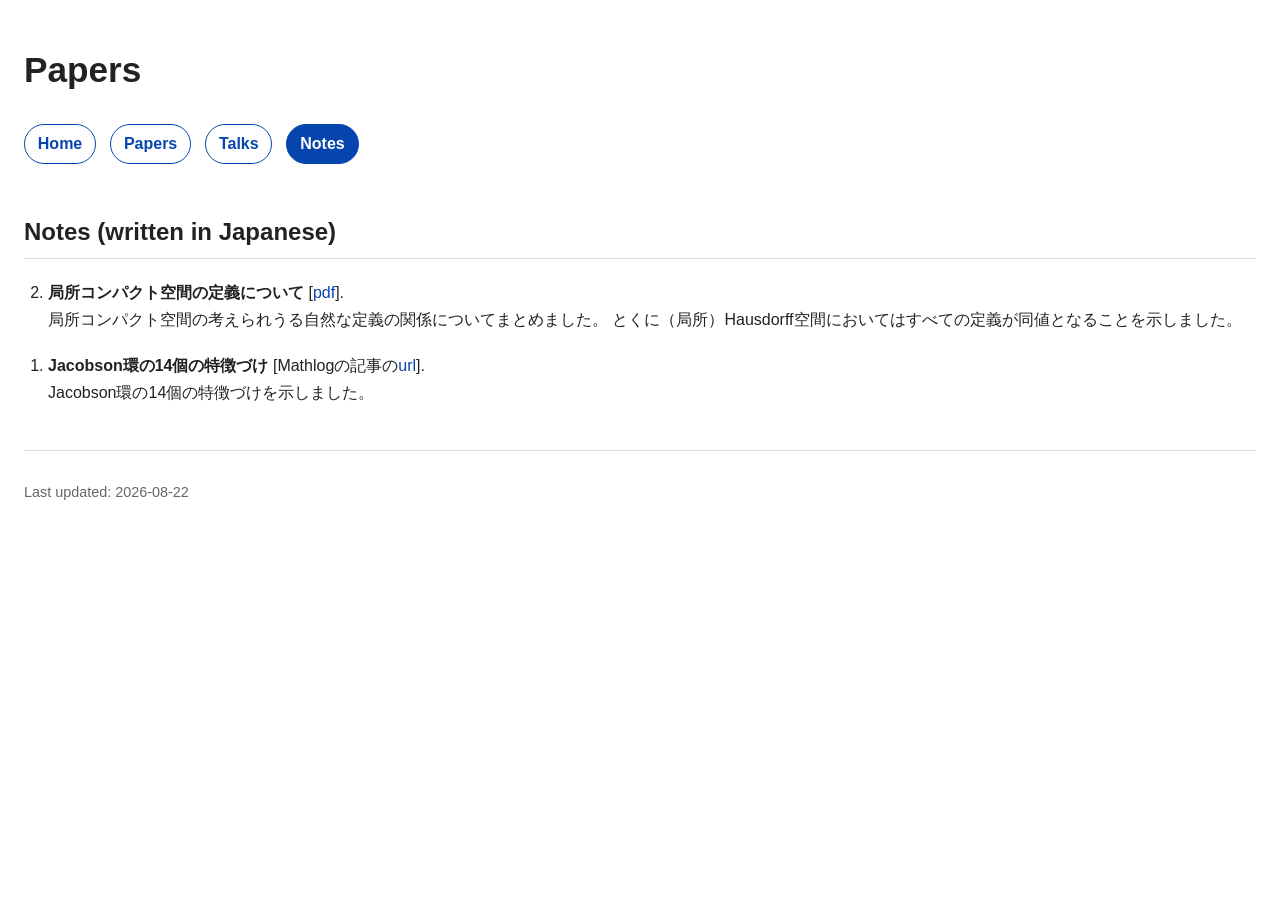
==== notes.html @ d0a270c8 "Update notes.html" ====
<!DOCTYPE html>
<html lang="en">
<head>
  <meta charset="UTF-8">
  <title>Notes - Kazuki Hayashi</title>
  <meta name="viewport" content="width=device-width, initial-scale=1.0">
  <link rel="stylesheet" href="style.css">
</head>

<body>
  <header>
    <h1>Papers</h1>

    <nav>
      <a href="index.html">Home</a>
      <a href="papers.html">Papers</a>
      <a href="talks.html">Talks</a>
      <a href="notes.html"  class="active">Notes</a>
    </nav>
  </header>


  <main>
    <section>
      <h2>Notes (written in Japanese)</h2>

    <ol class="paper-list" reversed>
      <li>
        <span class="paper-title">局所コンパクト空間の定義について</span>
        [<a href="PDF/notes_locally_compact.pdf" target="_blank" rel="noopener noreferrer">pdf</a>].
        <br>
          局所コンパクト空間の考えられうる自然な定義の関係についてまとめました。
          とくに（局所）Hausdorff空間においてはすべての定義が同値となることを示しました。
        </br>
      </li>

      <li>
        <span class="paper-title">Jacobson環の14個の特徴づけ</span>
        [Mathlogの記事の<a href="https://mathlog.info/articles/EsTVoWbQbtEJaDQcgZ2b" target="_blank" rel="noopener noreferrer">url</a>].
        <br>
          Jacobson環の14個の特徴づけを示しました。
        </br>
      </li>

    </ol>
    </section>
  </main>

  <footer>
    <p>Last updated: 2026-08-22</p>
  </footer>
</body>
</html>
---- style.css ----
body {
  max-width: none;
  margin: 40px auto;
  padding: 0 24px;
  font-family: -apple-system, BlinkMacSystemFont, "Segoe UI", sans-serif;
  line-height: 1.7;
  color: #222;
  background: #fff;
}

header {
  margin-bottom: 2em;
}

h1 {
  font-size: 2.2em;
  margin-bottom: 0.2em;
}

h2 {
  margin-top: 2em;
  border-bottom: 1px solid #ddd;
  padding-bottom: 0.2em;
}

a {
  color: #0645ad;
  text-decoration: none;
}

a:hover {
  text-decoration: underline;
}

nav {
  margin-top: 1.5em;
  margin-bottom: 2em;
}

nav a {
  display: inline-block;
  margin-right: 0.6em;
  padding: 0.35em 0.8em;
  border: 1px solid #0645ad;
  border-radius: 999px;
  color: #0645ad;
  font-weight: 600;
  text-decoration: none;
}

nav a:hover {
  background: #dbeafe;
  color: #0645ad;
  text-decoration: none;
}

nav a.active {
  background: #0645ad;
  color: #fff;
  border-color: #0645ad;
  font-weight: 700;
}

nav a.active:hover {
  background: #0645ad;
  color: #fff;
  border-color: #0645ad;
  text-decoration: none;
}

.subtitle {
  color: #555;
  margin-top: 0;
}

.paper-list,
.talk-list {
  padding-left: 1.5em;
}

.paper-list li,
.talk-list li {
  margin-bottom: 1.2em;
}

.paper-title,
.talk-title {
  font-weight: 600;
}

.meta {
  color: #555;
}

footer {
  margin-top: 3em;
  padding-top: 1em;
  border-top: 1px solid #ddd;
  color: #666;
  font-size: 0.9em;
}
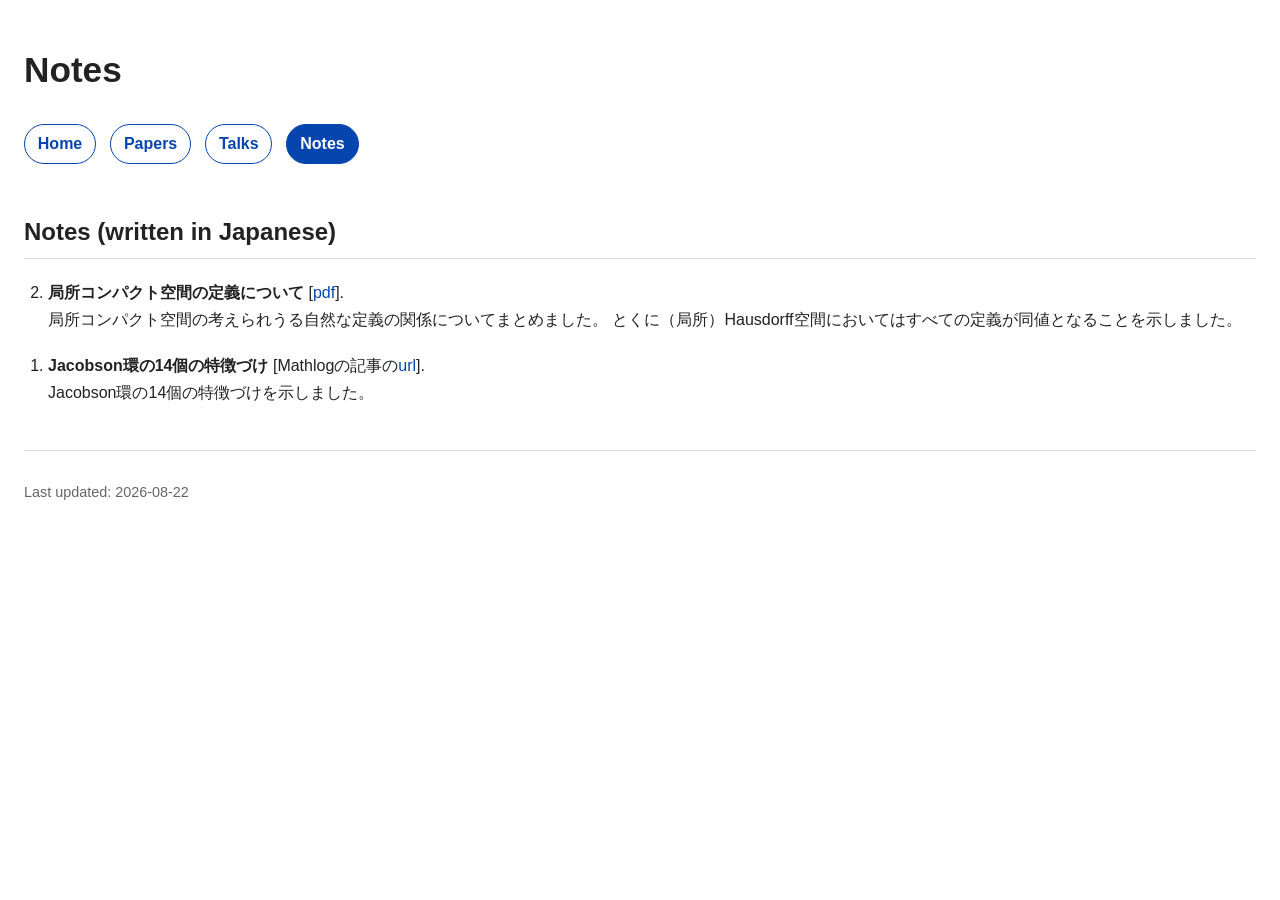
==== commit 6010b8d5: "Update notes.html" ====
--- a/notes.html
+++ b/notes.html
@@ -10,7 +10,7 @@
 
 <body>
   <header>
-    <h1>Papers</h1>
+    <h1>Notes</h1>
 
     <nav>
       <a href="index.html">Home</a>
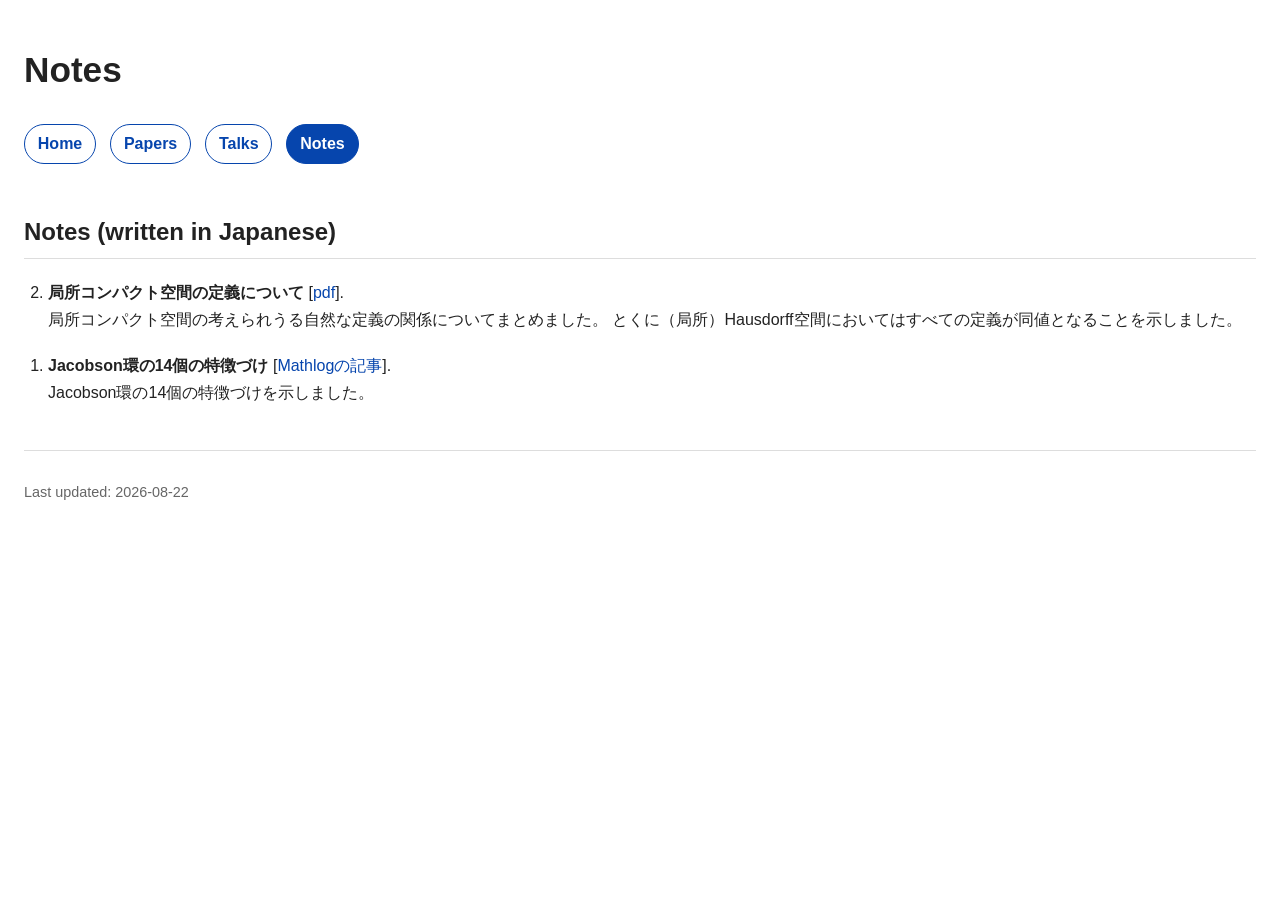
==== commit 16bbe89d: "Update notes.html" ====
--- a/notes.html
+++ b/notes.html
@@ -37,7 +37,7 @@
 
       <li>
         <span class="paper-title">Jacobson環の14個の特徴づけ</span>
-        [Mathlogの記事の<a href="https://mathlog.info/articles/EsTVoWbQbtEJaDQcgZ2b" target="_blank" rel="noopener noreferrer">url</a>].
+        [<a href="https://mathlog.info/articles/EsTVoWbQbtEJaDQcgZ2b" target="_blank" rel="noopener noreferrer">Mathlogの記事</a>].
         <br>
           Jacobson環の14個の特徴づけを示しました。
         </br>
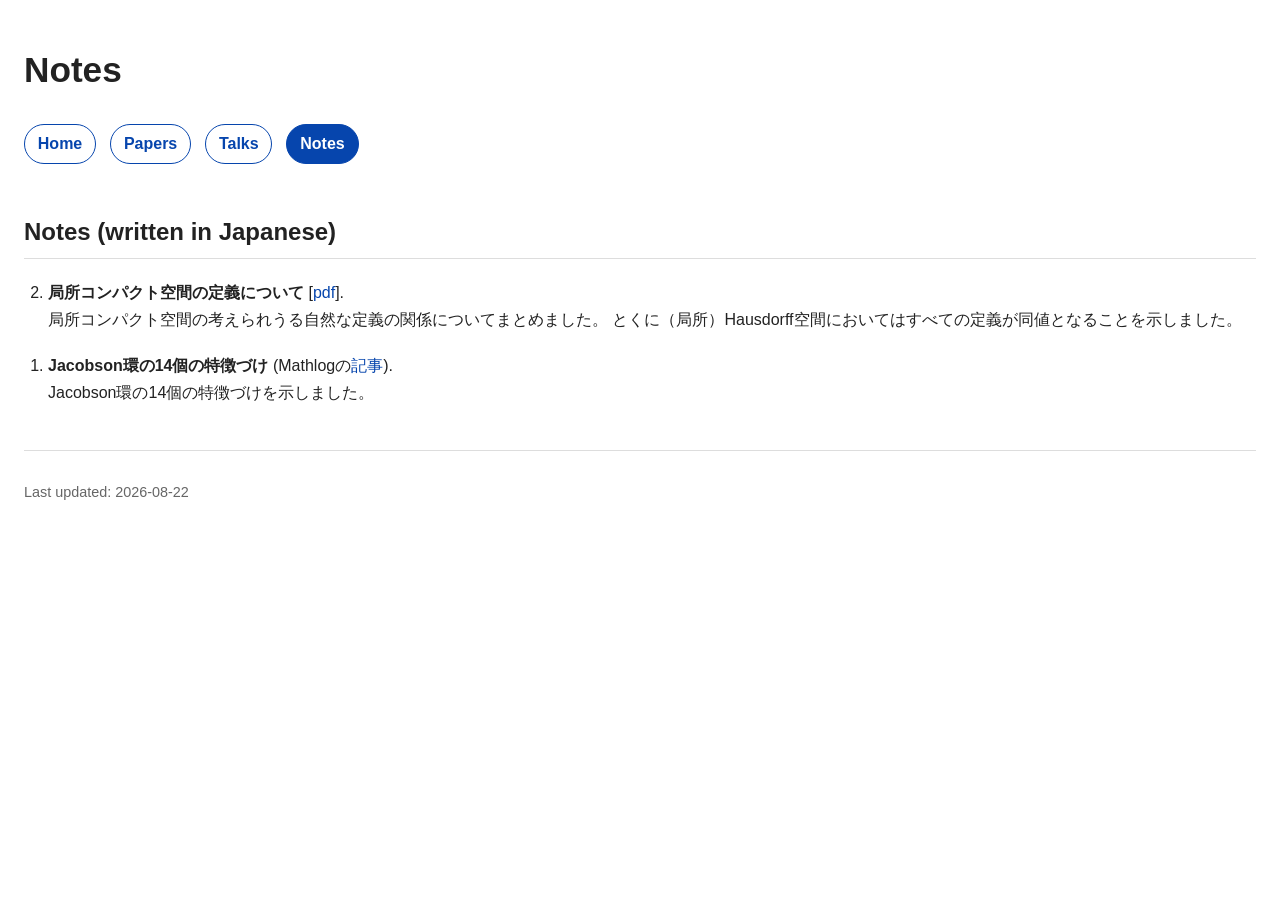
==== commit d881b525: "Update notes.html" ====
--- a/notes.html
+++ b/notes.html
@@ -37,7 +37,7 @@
 
       <li>
         <span class="paper-title">Jacobson環の14個の特徴づけ</span>
-        [<a href="https://mathlog.info/articles/EsTVoWbQbtEJaDQcgZ2b" target="_blank" rel="noopener noreferrer">Mathlogの記事</a>].
+        (Mathlogの<a href="https://mathlog.info/articles/EsTVoWbQbtEJaDQcgZ2b" target="_blank" rel="noopener noreferrer">記事</a>).
         <br>
           Jacobson環の14個の特徴づけを示しました。
         </br>
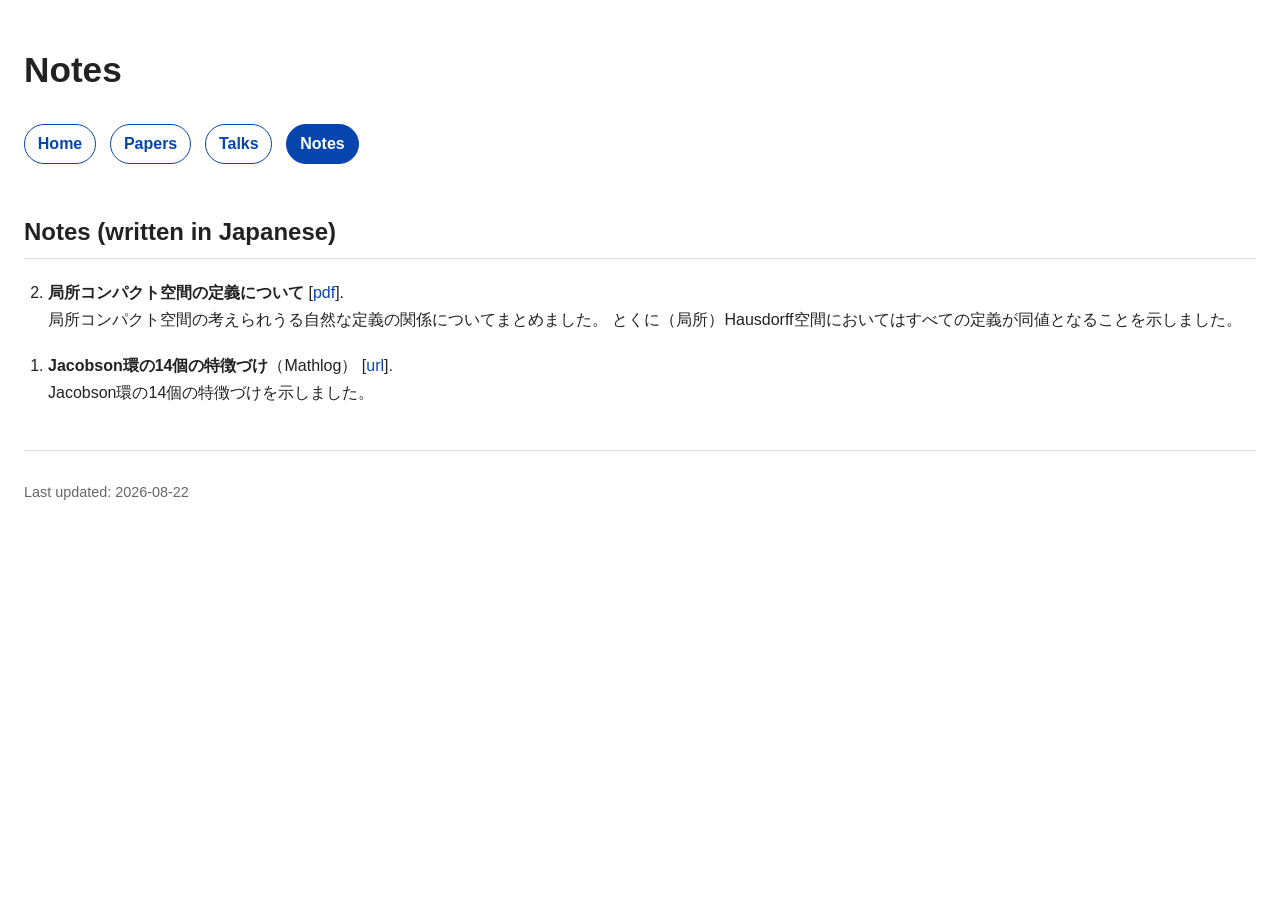
==== commit 869d3be0: "Update notes.html" ====
--- a/notes.html
+++ b/notes.html
@@ -36,8 +36,8 @@
       </li>
 
       <li>
-        <span class="paper-title">Jacobson環の14個の特徴づけ</span>
-        (Mathlogの<a href="https://mathlog.info/articles/EsTVoWbQbtEJaDQcgZ2b" target="_blank" rel="noopener noreferrer">記事</a>).
+        <span class="paper-title">Jacobson環の14個の特徴づけ</span>（Mathlog）
+        [<a href="https://mathlog.info/articles/EsTVoWbQbtEJaDQcgZ2b" target="_blank" rel="noopener noreferrer">url</a>].
         <br>
           Jacobson環の14個の特徴づけを示しました。
         </br>
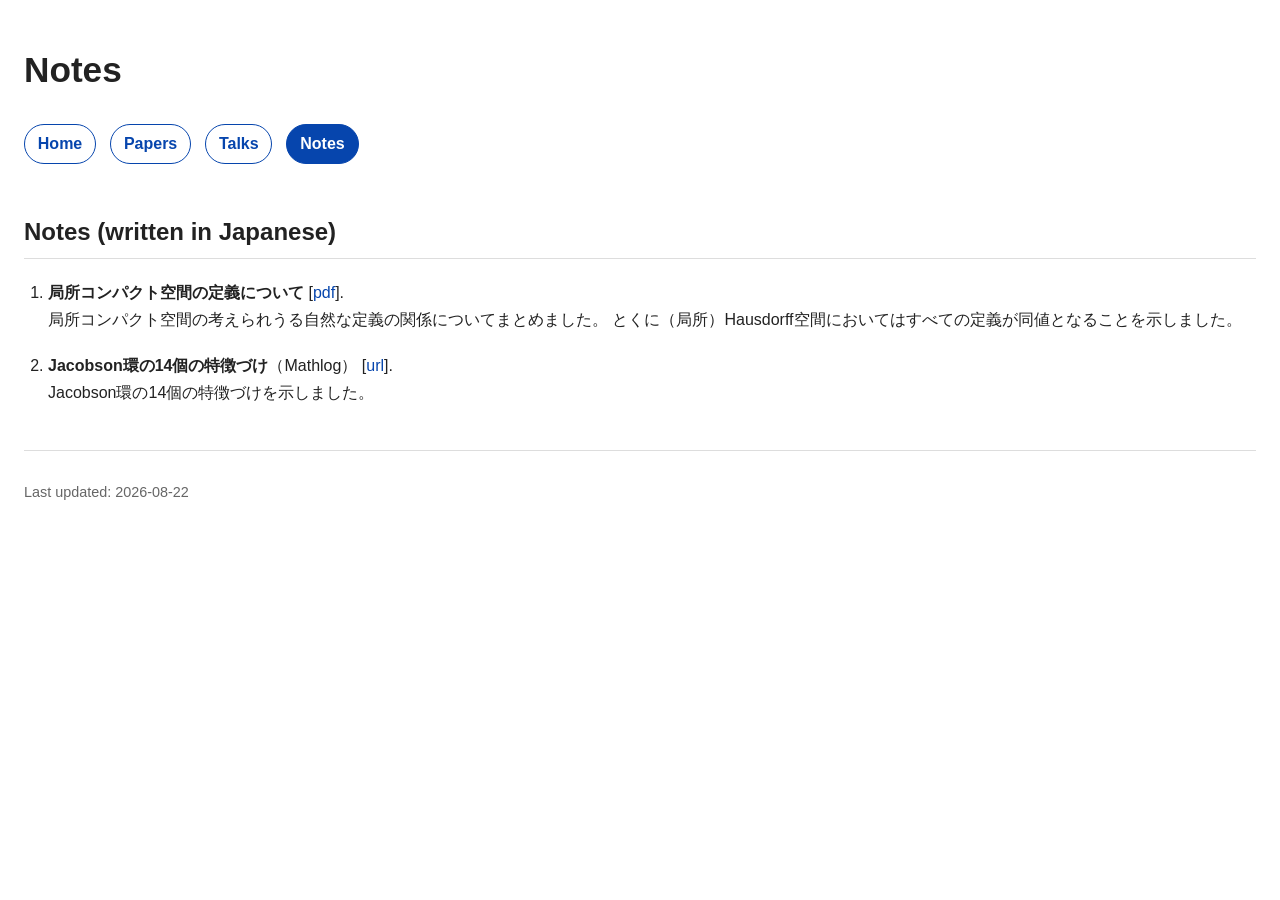
==== commit 7a4848ba: "Update notes.html" ====
--- a/notes.html
+++ b/notes.html
@@ -25,7 +25,7 @@
     <section>
       <h2>Notes (written in Japanese)</h2>
 
-    <ol class="paper-list" reversed>
+    <ol class="paper-list">
       <li>
         <span class="paper-title">局所コンパクト空間の定義について</span>
         [<a href="PDF/notes_locally_compact.pdf" target="_blank" rel="noopener noreferrer">pdf</a>].
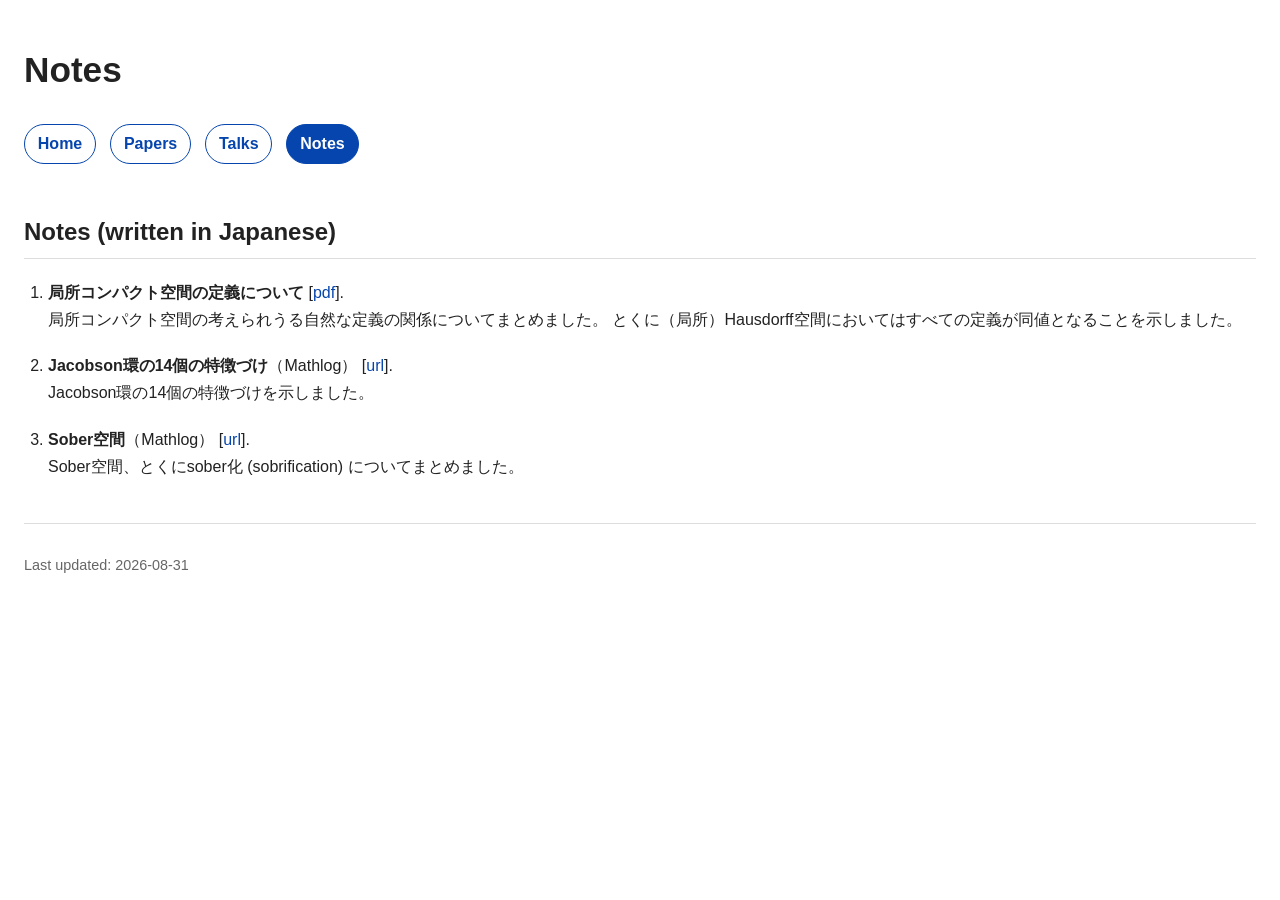
==== commit 5247e5e2: "Update notes.html" ====
--- a/notes.html
+++ b/notes.html
@@ -43,12 +43,20 @@
         </br>
       </li>
 
+      <li>
+        <span class="paper-title">Sober空間</span>（Mathlog）
+        [<a href="https://mathlog.info/articles/EsTVoWbQbtEJaDQcgZ2b" target="_blank" rel="noopener noreferrer">url</a>].
+        <br>
+          Sober空間、とくにsober化 (sobrification) についてまとめました。
+        </br>
+      </li>
+
     </ol>
     </section>
   </main>
 
   <footer>
-    <p>Last updated: 2026-08-22</p>
+    <p>Last updated: 2026-08-31</p>
   </footer>
 </body>
 </html>
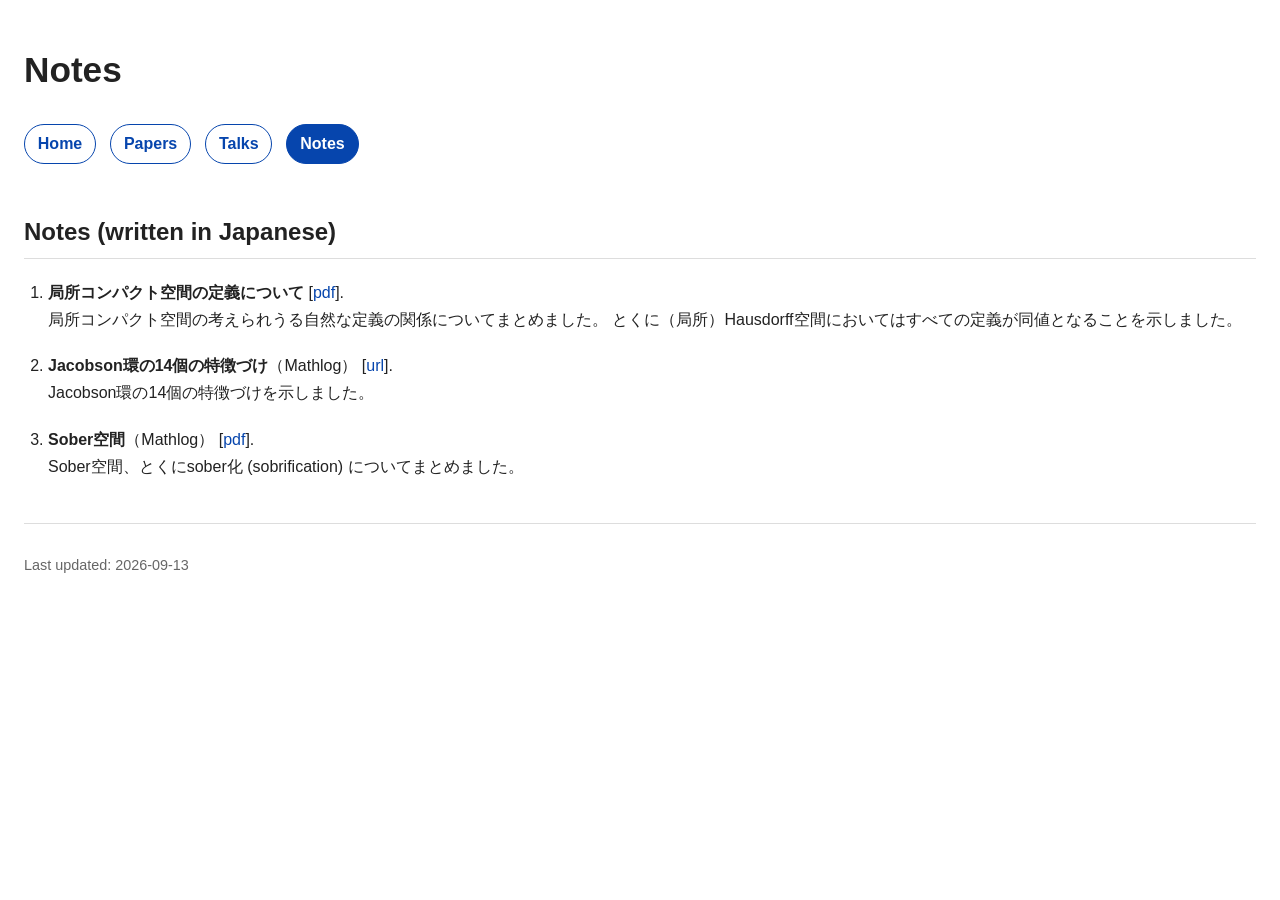
==== commit 272451af: "Update notes.html" ====
--- a/notes.html
+++ b/notes.html
@@ -45,7 +45,7 @@
 
       <li>
         <span class="paper-title">Sober空間</span>（Mathlog）
-        [<a href="https://mathlog.info/articles/EsTVoWbQbtEJaDQcgZ2b" target="_blank" rel="noopener noreferrer">url</a>].
+        [<a href="PDF/notes_sober.pdf" target="_blank" rel="noopener noreferrer">pdf</a>].
         <br>
           Sober空間、とくにsober化 (sobrification) についてまとめました。
         </br>
@@ -56,7 +56,7 @@
   </main>
 
   <footer>
-    <p>Last updated: 2026-08-31</p>
+    <p>Last updated: 2026-09-13</p>
   </footer>
 </body>
 </html>
